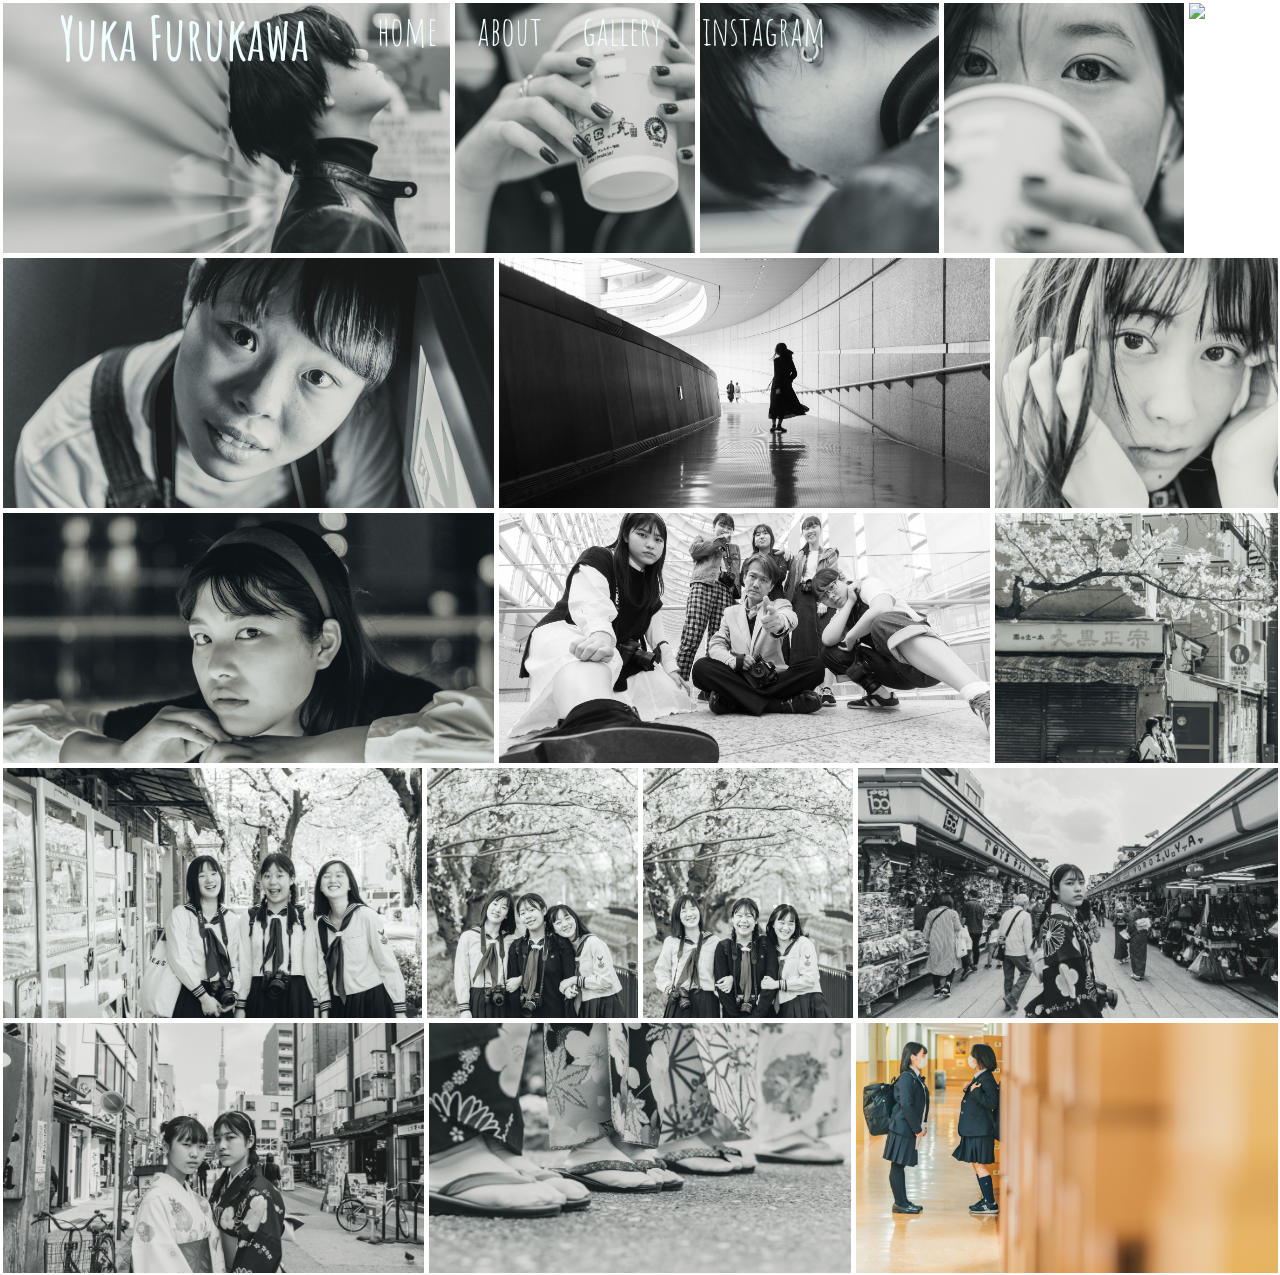
==== gallery-black-and-white.html @ b7f5332a "initial commit" ====
<!DOCTYPE html>
<html lang="en">

<head>
    <meta charset="UTF-8">
    <title>Document</title>
    <link rel="stylesheet" href="style.css">
    <link href="https://fonts.googleapis.com/css2?family=Amatic+SC:wght@700&display=swap" rel="stylesheet">
    <script src="//ajax.googleapis.com/ajax/libs/jquery/3.1.1/jquery.min.js"></script>
    <script src="flexbox-gallery.js"></script>
    <link href="flexbox-gallery.css" rel="stylesheet" />
    <script src="script.js"></script>
</head>

<body>
    <div id="header">
        <h1>Yuka Furukawa</h1>
        <nav>
            <ul>
                <li><a href="index.html">home</a></li>
                <li><a href="about.html">about</a></li>
                <li><a href="gallery.html">gallery</a></li>
                <li><a href="https://www.instagram.com/0_pht4/?hl=ja">instagram</a></li>
            </ul>
        </nav>
    </div>
    <section>
        <div id="container">
            <figure><img src="img/%E7%99%BD%E9%BB%92/DSC_9980.jpg" /></figure>
            <figure><img src="img/%E7%99%BD%E9%BB%92/DSC_0057.jpg" /></figure>
            <figure><img src="img/%E7%99%BD%E9%BB%92/DSC_0036.jpg" /></figure>
            <figure><img src="img/%E7%99%BD%E9%BB%92/DSC_0054.jpg" /></figure>
            <figure><img src="img/%E7%99%BD%E9%BB%92/DSC_0063.jpg" /></figure>
             <figure><img src="img/%E7%99%BD%E9%BB%92/DSC_9604.jpg" /></figure>
            <figure><img src="img/%E7%99%BD%E9%BB%92/DSC_9609.jpg" /></figure>
            <figure><img src="img/%E7%99%BD%E9%BB%92/DSC_9507.jpg" /></figure>
            <figure><img src="img/%E7%99%BD%E9%BB%92/DSC_9774.jpg" /></figure>
            <figure><img src="img/%E7%99%BD%E9%BB%92/DSC_9348.jpg" /></figure>
            <figure><img src="img/%E7%99%BD%E9%BB%92/DSC_5941.jpg" /></figure>
            
            <figure><img src="img/%E7%99%BD%E9%BB%92/DSC_5873.jpg" /></figure> <figure><img src="img/%E7%99%BD%E9%BB%92/DSC_6179.jpg" /></figure>
            <figure><img src="img/%E7%99%BD%E9%BB%92/DSC_6188.jpg" /></figure>
             
           <figure><img src="img/%E7%99%BD%E9%BB%92/DSC_7142.jpg" /></figure> 
            <figure><img src="img/%E7%99%BD%E9%BB%92/DSC_7066.jpg" /></figure>
            <figure><img src="img/%E7%99%BD%E9%BB%92/DSC_7849.jpg" /></figure>
           
           
            
            <figure><img src="img/DSC_2555.jpg" /></figure>
            
            
            
            
            
            

            
        </div>

    </section>

</body>

</html>
---- style.css ----
*{
    padding: 0;
    margin: 0;
    font-family: 'Amatic SC', cursive;
}


.slider{
    position: absolute;
    width: 100%;
    height: 100vh;
    
}
.slider_box{
   -webkit-background-size: cover!important;
   background-size: cover!important;
    background-position: center -65px!important;
}
.slick-track{
    height: 100vh;
}

.img1{
    background: url(img/DSC_2775%E3%81%AE%E3%82%B3%E3%83%94%E3%83%BC.jpg)0 0 no-repeat;
    background-position: center -135px!important;
}


.img2{
    background: url(img/DSC_1734.jpg)0 0 no-repeat;
}
.img3{
    background: url(img/DSC_4143.jpg)0 0 no-repeat;
}


.img4{
    background: url(img/DSC_0226.jpg)0 0 no-repeat;
}

.img5{
    background: url(img/DSC_0033.jpg)0 0 no-repeat;
}

.img6{
    background: url(img/DSC_2840.jpg)0 0 no-repeat;
}
#header{
    padding: 0 60px;
    position: fixed;
    width: 100vw;
    z-index: 999;
}
#header h1{
    font-size: 60px;
    float: left;
    margin-right: 48px;
    color: azure
}
nav li{
    list-style-type:none;
    float: left;
    margin-top: 5px;
}
nav a{
    font-size: 40px;
    display: black;
    text-decoration: none;
    color: azure;
    margin: 10px 20px 5px;
    transition: 0.3s;
}
nav a:hover {
border-bottom: 3px solid azure;
    }

.background1{
    display: flex;
    justify-content:center;
    align-items:center;
    width: 100vw;
    height: 100vh;
    background: url(img/DSC_1587.jpg)0 0 no-repeat;
    background-size: cover;
    background-position: center -100px;
    
}
.background2{
    display: flex;
    justify-content:space-around;
    align-items:center;
    width: 100vw;
    height: 40vh; 
   
    
}
.background2-top{
    padding-top: 10vh;
}


a.school {
    text-align: center;
    display: block;
    font-size: 50px;
/*    margin: 100px 100px;*/
    width: 150px;
    color: aliceblue;
   text-decoration: none;
    border:5px solid aliceblue;
    padding: 80px 40px;
    
    
    
}
a.school:hover{
    background: rgba(225, 225 ,225, 0.5) ;
   
   color:aliceblue;
}
a.portrait {
    text-align: center;
    display: block;
    font-size: 50px;
/*    margin: 100px 100px;*/
    width: 150px;
    color: aliceblue;
   text-decoration: none;
    border:5px solid aliceblue;
    padding: 80px 40px;
    
    
    
}
a.portrait:hover{
    background: rgba(225, 225 ,225, 0.5) ;
   
   color: aliceblue;
}
a.snap {
    text-align: center;
    display: block;
    font-size: 50px;
/*    margin: 100px 100px;*/
    width: 150px;
    color: aliceblue;
   text-decoration: none;
    border:5px solid aliceblue;
    padding: 80px 40px;
    
}
a.snap:hover{
    background: rgba(225, 225 ,225, 0.5) ;
    color: aliceblue;
}

a.black-and-white {
    text-align: center;
    display: block;
    font-size: 45px;
/*    margin: px 100px;*/
    width: 150px;
    color: aliceblue;
    text-decoration: none;
    border:5px solid aliceblue;
    padding: 60px 40px;
}
a.black-and-white:hover{
    background: rgba(225, 225 ,225, 0.5) ;
    color: aliceblue;
}


a.season {
    text-align: center;
    display: block;
    font-size: 50px;
/*    margin: 100px 100px;*/
    width: 150px;
    color: aliceblue;
   text-decoration: none;
    border:5px solid aliceblue;
    padding: 80px 40px;
    
}
a.season:hover{
    background: rgba(225, 225 ,225, 0.5) ;
    color: aliceblue;
}
a.film{
    text-align: center;
    display: block;
    font-size: 50px;
    width: 150px;
    color: aliceblue;
    text-decoration: none;
    border: 5px solid aliceblue;
    padding: 80px 40px;
      
}
    
a.film:hover{
    background: rgba(225, 225 ,225, 0.5) ;
    color: aliceblue;
}



.wrapper{
    width: 80vw;
    height: 80vh;
    background-color: rgba(225, 225 ,225, 0.5);
    
}
#contents1{
    text-align: center;
}
#contents1 h1{
    font-size: 70px;
    margin-top: 20px;
}
#contents1 p{
    font-size: 30px;
    margin-bottom: 30px;
}
#contents2{
    font-size: 20px;
    padding: 20px;
    display:flex;
    justify-content: space-around;
}
#contents2 p{
    margin-top: 50px;
    display: inline-block;
    width:40%;
    
   
}

#content3{
    background: url(img/DSC_4143.jpg)0 0 no-repeat;
    background-size: cover;
    background-position: center -100px;
    width: 100wh;
    height:100vh;
     
}
---- flexbox-gallery.css ----
.flex-gallery{
  display: -webkit-flex;
  display: flex;
  -webkit-flex-wrap: wrap;
  flex-wrap: wrap;
}

.image-rate{
  position: relative;
  overflow: hidden;
  height: 250px;
  margin: 2.5px;
  flex-grow: 1;
}

.image-rate img{
  width: auto;
  height: 100%;
  min-width: 100%;
  max-width: 100%;
  object-fit: cover;
  cursor: pointer;
}

.image-rate:after{
  content: '⤢';
  cursor: pointer;
  font-weight: bold;
  font-size: 28px;
  position: absolute;
  top: 0;
  left: 0;
  bottom: 0;
  right: 0;
  background: rgba(0,0,0,0.8);
  display: -webkit-flex;
  display: flex;
  -webkit-justify-content: center;
  justify-content: center;
  -webkit-align-items: center;
  align-items: center;
  color: #fff;
  opacity: 0;
  transition: all 300ms ease-in;
}

.image-rate:hover:after{opacity: 1}

#fullimage{
  position: fixed;
  z-index: 999;
  top: 0;
  left: 0;
  right: 0;
  bottom: 0;
  background: rgba(0,0,0,0.8);
  cursor: -webkit-zoom-out;
  display: -webkit-flex;
  display: flex;
  -webkit-justify-content: center;
  justify-content: center;
  -webkit-align-items: center;
  align-items: center;
}

#fullimage img{
  width: auto;
  height: auto;
  max-width: 100%;
  max-height: 100%;
}

@media (max-width: 480px){
  .image-rate{
    width: calc(50% - 5px);
    height: calc(50vw - 5px);
  }
}
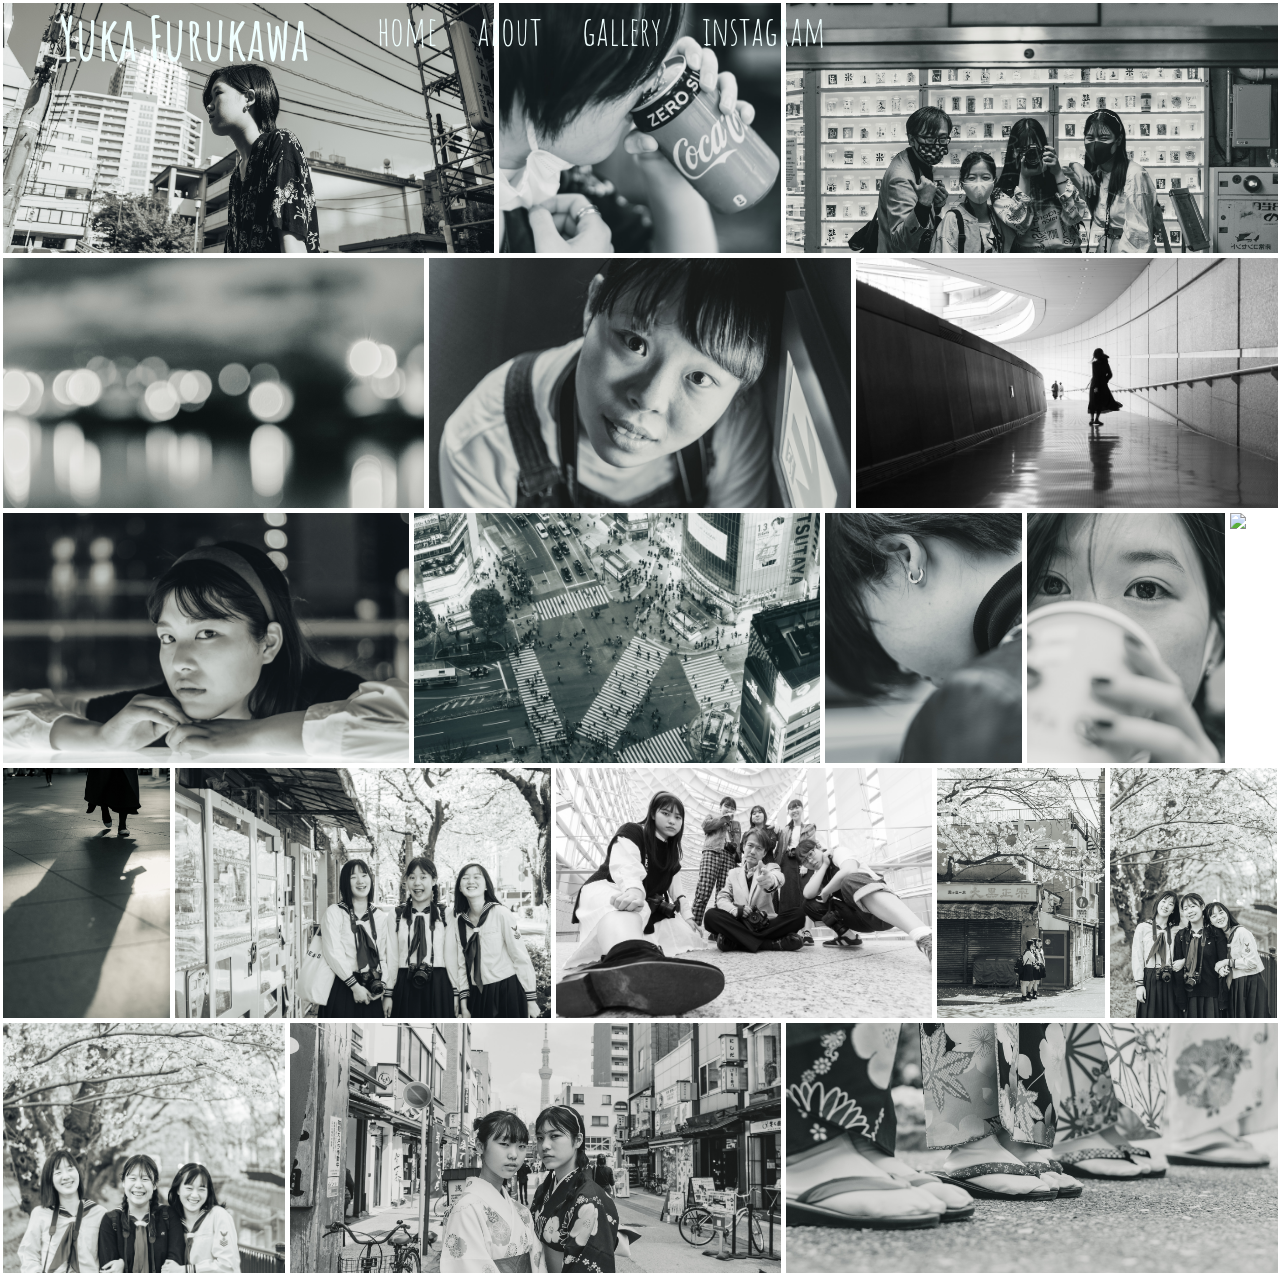
==== commit 8f1e2898: "filmページ作り始め" ====
--- a/gallery-black-and-white.html
+++ b/gallery-black-and-white.html
@@ -26,28 +26,36 @@
     </div>
     <section>
         <div id="container">
-            <figure><img src="img/%E7%99%BD%E9%BB%92/DSC_9980.jpg" /></figure>
-            <figure><img src="img/%E7%99%BD%E9%BB%92/DSC_0057.jpg" /></figure>
+            <figure><img src="img/%E7%99%BD%E9%BB%92/DSC_2579.jpg" /></figure> 
+            <figure><img src="img/%E7%99%BD%E9%BB%92/DSC_2912.jpg" /></figure> 
+            <figure><img src="img/%E7%99%BD%E9%BB%92/DSC_8064.jpg" /></figure> 
+            
+             <figure><img src="img/%E7%99%BD%E9%BB%92/DSC_1676.jpg" /></figure>
+            <figure><img src="img/%E7%99%BD%E9%BB%92/DSC_9604.jpg" /></figure>
+            <figure><img src="img/%E7%99%BD%E9%BB%92/DSC_9609.jpg" /></figure>
+            
+            <figure><img src="img/%E7%99%BD%E9%BB%92/DSC_9774.jpg" /></figure>
+             
+            <figure><img src="img/%E7%99%BD%E9%BB%92/DSC_7835.jpg" /></figure>
+           
             <figure><img src="img/%E7%99%BD%E9%BB%92/DSC_0036.jpg" /></figure>
             <figure><img src="img/%E7%99%BD%E9%BB%92/DSC_0054.jpg" /></figure>
             <figure><img src="img/%E7%99%BD%E9%BB%92/DSC_0063.jpg" /></figure>
-             <figure><img src="img/%E7%99%BD%E9%BB%92/DSC_9604.jpg" /></figure>
-            <figure><img src="img/%E7%99%BD%E9%BB%92/DSC_9609.jpg" /></figure>
-            <figure><img src="img/%E7%99%BD%E9%BB%92/DSC_9507.jpg" /></figure>
-            <figure><img src="img/%E7%99%BD%E9%BB%92/DSC_9774.jpg" /></figure>
+            <figure><img src="img/%E7%99%BD%E9%BB%92/DSC_9220.jpg" /></figure>
+           
+            
+            <figure><img src="img/%E7%99%BD%E9%BB%92/DSC_5873.jpg" /></figure> 
             <figure><img src="img/%E7%99%BD%E9%BB%92/DSC_9348.jpg" /></figure>
-            <figure><img src="img/%E7%99%BD%E9%BB%92/DSC_5941.jpg" /></figure>
-            
-            <figure><img src="img/%E7%99%BD%E9%BB%92/DSC_5873.jpg" /></figure> <figure><img src="img/%E7%99%BD%E9%BB%92/DSC_6179.jpg" /></figure>
+            <figure><img src="img/%E7%99%BD%E9%BB%92/DSC_5941.jpg" /></figure><figure><img src="img/%E7%99%BD%E9%BB%92/DSC_6179.jpg" /></figure>
             <figure><img src="img/%E7%99%BD%E9%BB%92/DSC_6188.jpg" /></figure>
              
-           <figure><img src="img/%E7%99%BD%E9%BB%92/DSC_7142.jpg" /></figure> 
+           
             <figure><img src="img/%E7%99%BD%E9%BB%92/DSC_7066.jpg" /></figure>
             <figure><img src="img/%E7%99%BD%E9%BB%92/DSC_7849.jpg" /></figure>
            
            
             
-            <figure><img src="img/DSC_2555.jpg" /></figure>
+          
             
             
             
--- a/style.css
+++ b/style.css
@@ -30,7 +30,7 @@
     background: url(img/DSC_1734.jpg)0 0 no-repeat;
 }
 .img3{
-    background: url(img/DSC_4143.jpg)0 0 no-repeat;
+    background: url(img/%E7%99%BD%E9%BB%92/DSC_7738.jpg)0 0 no-repeat;
 }
 
 
